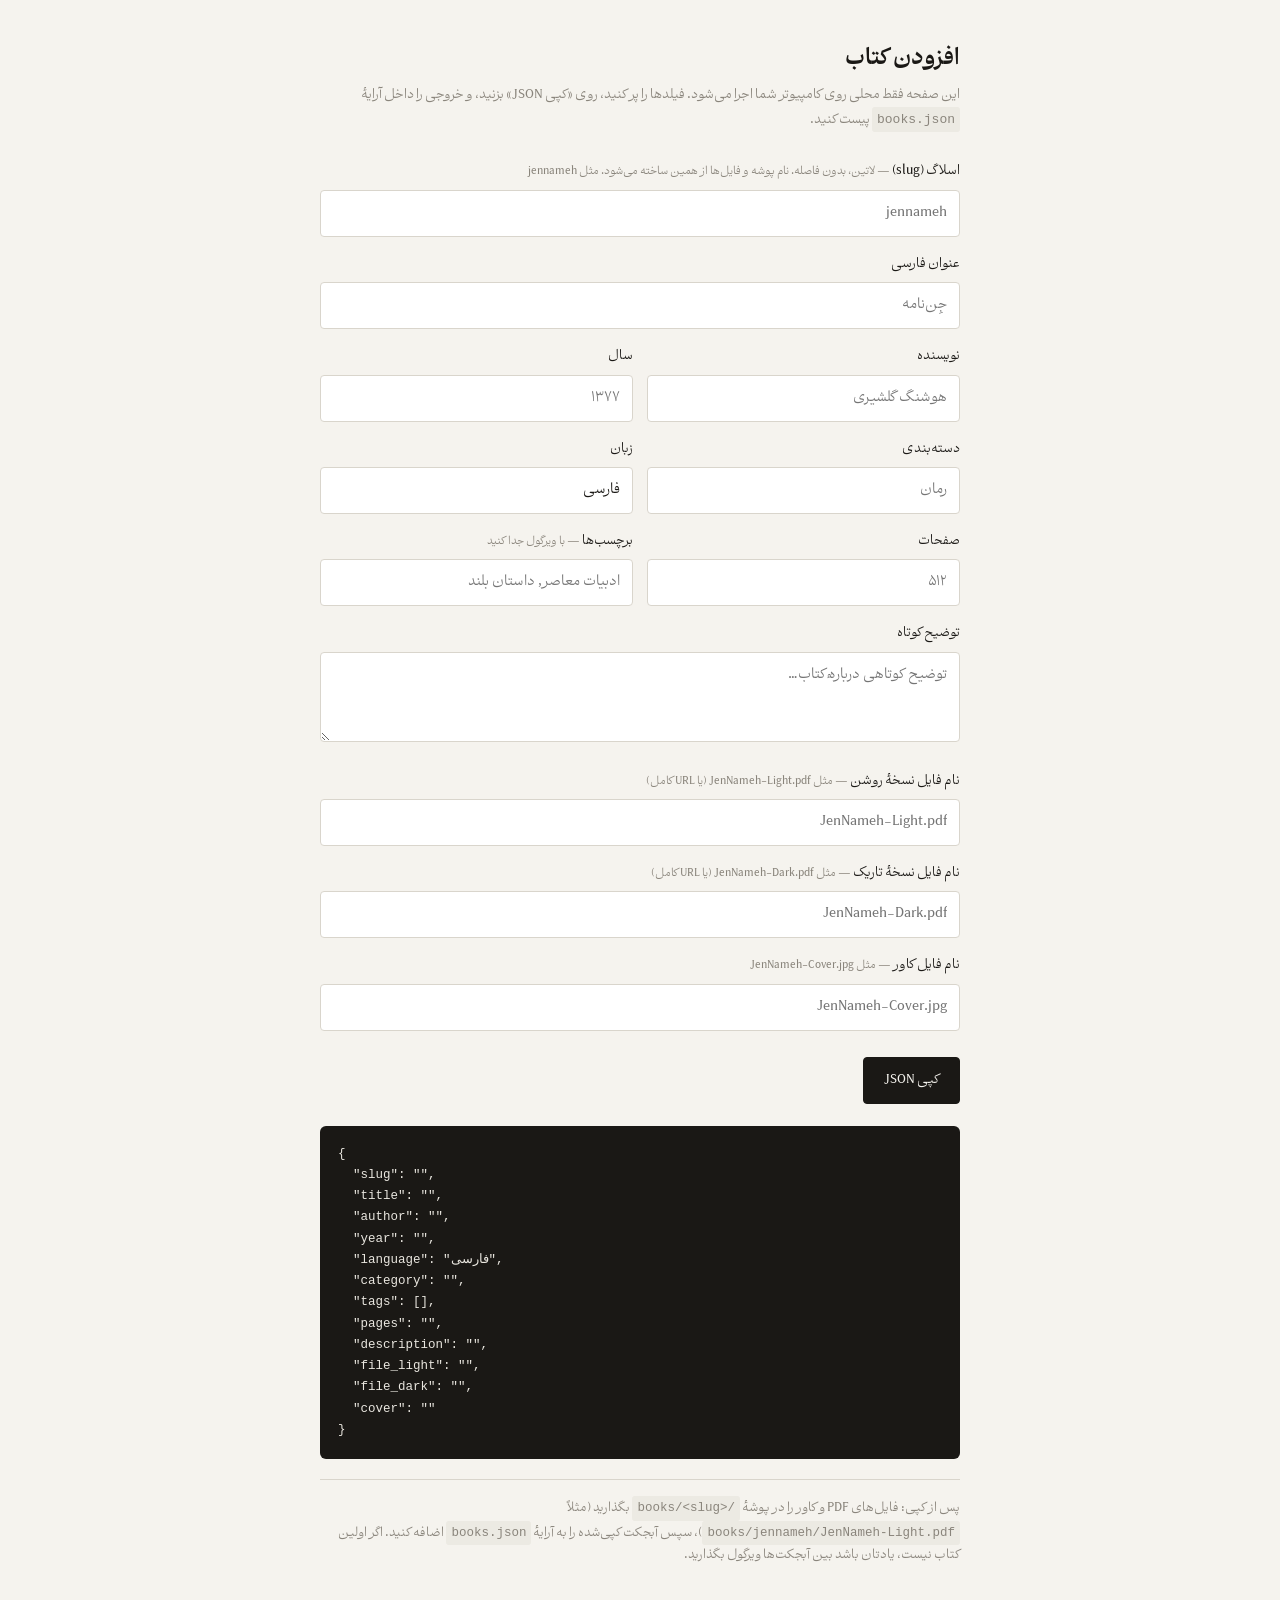
==== admin.html @ 257315f6 "Add static Persian PDF book library site - index.html gallery reading books.json, dynamic cards (2:3" ====
<!DOCTYPE html>
<html lang="fa" dir="rtl">
<head>
  <meta charset="UTF-8" />
  <meta name="viewport" content="width=device-width, initial-scale=1.0" />
  <title>مَتن — افزودن کتاب (محلی)</title>
  <style>
    @font-face {
      font-family: "Abar";
      src: url("fonts/AbarMid-Regular.woff") format("woff");
      font-weight: 400; font-display: swap;
    }
    @font-face {
      font-family: "Abar";
      src: url("fonts/AbarMid-Bold.woff") format("woff");
      font-weight: 700; font-display: swap;
    }
    * { box-sizing: border-box; }
    body {
      font-family: "Abar", system-ui, sans-serif;
      background: #f5f3ee; color: #1a1815;
      margin: 0; padding: 40px 20px; line-height: 1.8;
    }
    .wrap { max-width: 640px; margin: 0 auto; }
    h1 { font-weight: 700; font-size: 22px; margin: 0 0 4px; }
    .sub { color: #8a857c; font-size: 13px; margin: 0 0 28px; }
    label { display: block; font-size: 13px; margin: 16px 0 6px; }
    label .hint { color: #8a857c; font-size: 11px; }
    input, textarea {
      width: 100%; font-family: inherit; font-size: 14px;
      padding: 10px 12px; border: 1px solid #d9d5cc; background: #fff;
      color: #1a1815; border-radius: 4px;
    }
    input:focus, textarea:focus { outline: none; border-color: #1a1815; }
    textarea { resize: vertical; min-height: 90px; }
    .row { display: grid; grid-template-columns: 1fr 1fr; gap: 14px; }
    .actions { display: flex; gap: 12px; margin-top: 26px; flex-wrap: wrap; }
    button {
      font-family: inherit; font-size: 13px; padding: 11px 20px;
      border: 1px solid #1a1815; cursor: pointer; border-radius: 4px;
      transition: opacity .2s;
    }
    button:hover { opacity: .82; }
    .primary { background: #1a1815; color: #f5f3ee; }
    .ghost { background: transparent; color: #1a1815; }
    pre {
      margin-top: 22px; background: #1a1815; color: #e9e6df;
      padding: 18px; border-radius: 6px; overflow: auto;
      font-size: 12.5px; line-height: 1.7; direction: ltr; text-align: left;
      white-space: pre-wrap; word-break: break-word;
    }
    .copied { color: #2e7d32; font-size: 12px; margin-inline-start: 8px; }
    .ltr { direction: ltr; }
    .note {
      margin-top: 20px; font-size: 12.5px; color: #8a857c;
      border-top: 1px solid #d9d5cc; padding-top: 16px;
    }
    code { background: #eceae3; padding: 1px 5px; border-radius: 3px; direction: ltr; display: inline-block; }
  </style>
</head>
<body>
  <div class="wrap">
    <h1>افزودن کتاب</h1>
    <p class="sub">این صفحه فقط محلی روی کامپیوتر شما اجرا می‌شود. فیلدها را پر کنید، روی «کپی JSON» بزنید، و خروجی را داخل آرایه‌ٔ <code>books.json</code> پیست کنید.</p>

    <form id="f" autocomplete="off">
      <label>اسلاگ (slug) <span class="hint">— لاتین، بدون فاصله. نام پوشه و فایل‌ها از همین ساخته می‌شود. مثل <span class="ltr">jennameh</span></span></label>
      <input name="slug" placeholder="jennameh" />

      <label>عنوان فارسی</label>
      <input name="title" placeholder="جِن‌نامه" />

      <div class="row">
        <div>
          <label>نویسنده</label>
          <input name="author" placeholder="هوشنگ گلشیری" />
        </div>
        <div>
          <label>سال</label>
          <input name="year" placeholder="۱۳۷۷" />
        </div>
      </div>

      <div class="row">
        <div>
          <label>دسته‌بندی</label>
          <input name="category" placeholder="رمان" />
        </div>
        <div>
          <label>زبان</label>
          <input name="language" placeholder="فارسی" value="فارسی" />
        </div>
      </div>

      <div class="row">
        <div>
          <label>صفحات</label>
          <input name="pages" placeholder="۵۱۲" />
        </div>
        <div>
          <label>برچسب‌ها <span class="hint">— با ویرگول جدا کنید</span></label>
          <input name="tags" placeholder="ادبیات معاصر, داستان بلند" />
        </div>
      </div>

      <label>توضیح کوتاه</label>
      <textarea name="description" placeholder="توضیح کوتاهی درباره‌ٔ کتاب…"></textarea>

      <label>نام فایل نسخه‌ٔ روشن <span class="hint">— مثل <span class="ltr">JenNameh-Light.pdf</span> (یا URL کامل)</span></label>
      <input name="file_light" placeholder="JenNameh-Light.pdf" />

      <label>نام فایل نسخه‌ٔ تاریک <span class="hint">— مثل <span class="ltr">JenNameh-Dark.pdf</span> (یا URL کامل)</span></label>
      <input name="file_dark" placeholder="JenNameh-Dark.pdf" />

      <label>نام فایل کاور <span class="hint">— مثل <span class="ltr">JenNameh-Cover.jpg</span></span></label>
      <input name="cover" placeholder="JenNameh-Cover.jpg" />

      <div class="actions">
        <button type="button" class="primary" id="copy">کپی JSON</button>
        <span id="copied" class="copied" style="display:none">کپی شد ✓</span>
      </div>
    </form>

    <pre id="out"></pre>

    <div class="note">
      پس از کپی: فایل‌های PDF و کاور را در پوشه‌ٔ <code>books/&lt;slug&gt;/</code> بگذارید
      (مثلاً <code>books/jennameh/JenNameh-Light.pdf</code>)، سپس آبجکت کپی‌شده را به آرایه‌ٔ
      <code>books.json</code> اضافه کنید. اگر اولین کتاب نیست، یادتان باشد بین آبجکت‌ها ویرگول بگذارید.
    </div>
  </div>

  <script>
    const form = document.getElementById("f");

    function buildObject() {
      const d = Object.fromEntries(new FormData(form).entries());
      const tags = (d.tags || "")
        .split(",")
        .map((t) => t.trim())
        .filter(Boolean);
      return {
        slug: (d.slug || "").trim(),
        title: (d.title || "").trim(),
        author: (d.author || "").trim(),
        year: (d.year || "").trim(),
        language: (d.language || "").trim(),
        category: (d.category || "").trim(),
        tags: tags,
        pages: (d.pages || "").trim(),
        description: (d.description || "").trim(),
        file_light: (d.file_light || "").trim(),
        file_dark: (d.file_dark || "").trim(),
        cover: (d.cover || "").trim(),
      };
    }

    function render() {
      document.getElementById("out").textContent = JSON.stringify(buildObject(), null, 2);
    }

    form.addEventListener("input", render);
    render();

    document.getElementById("copy").addEventListener("click", async () => {
      const text = JSON.stringify(buildObject(), null, 2);
      try {
        await navigator.clipboard.writeText(text);
      } catch (e) {
        // fallback for file:// where clipboard API may be blocked
        const ta = document.createElement("textarea");
        ta.value = text;
        document.body.appendChild(ta);
        ta.select();
        document.execCommand("copy");
        ta.remove();
      }
      const c = document.getElementById("copied");
      c.style.display = "inline";
      setTimeout(() => (c.style.display = "none"), 1800);
    });
  </script>
</body>
</html>
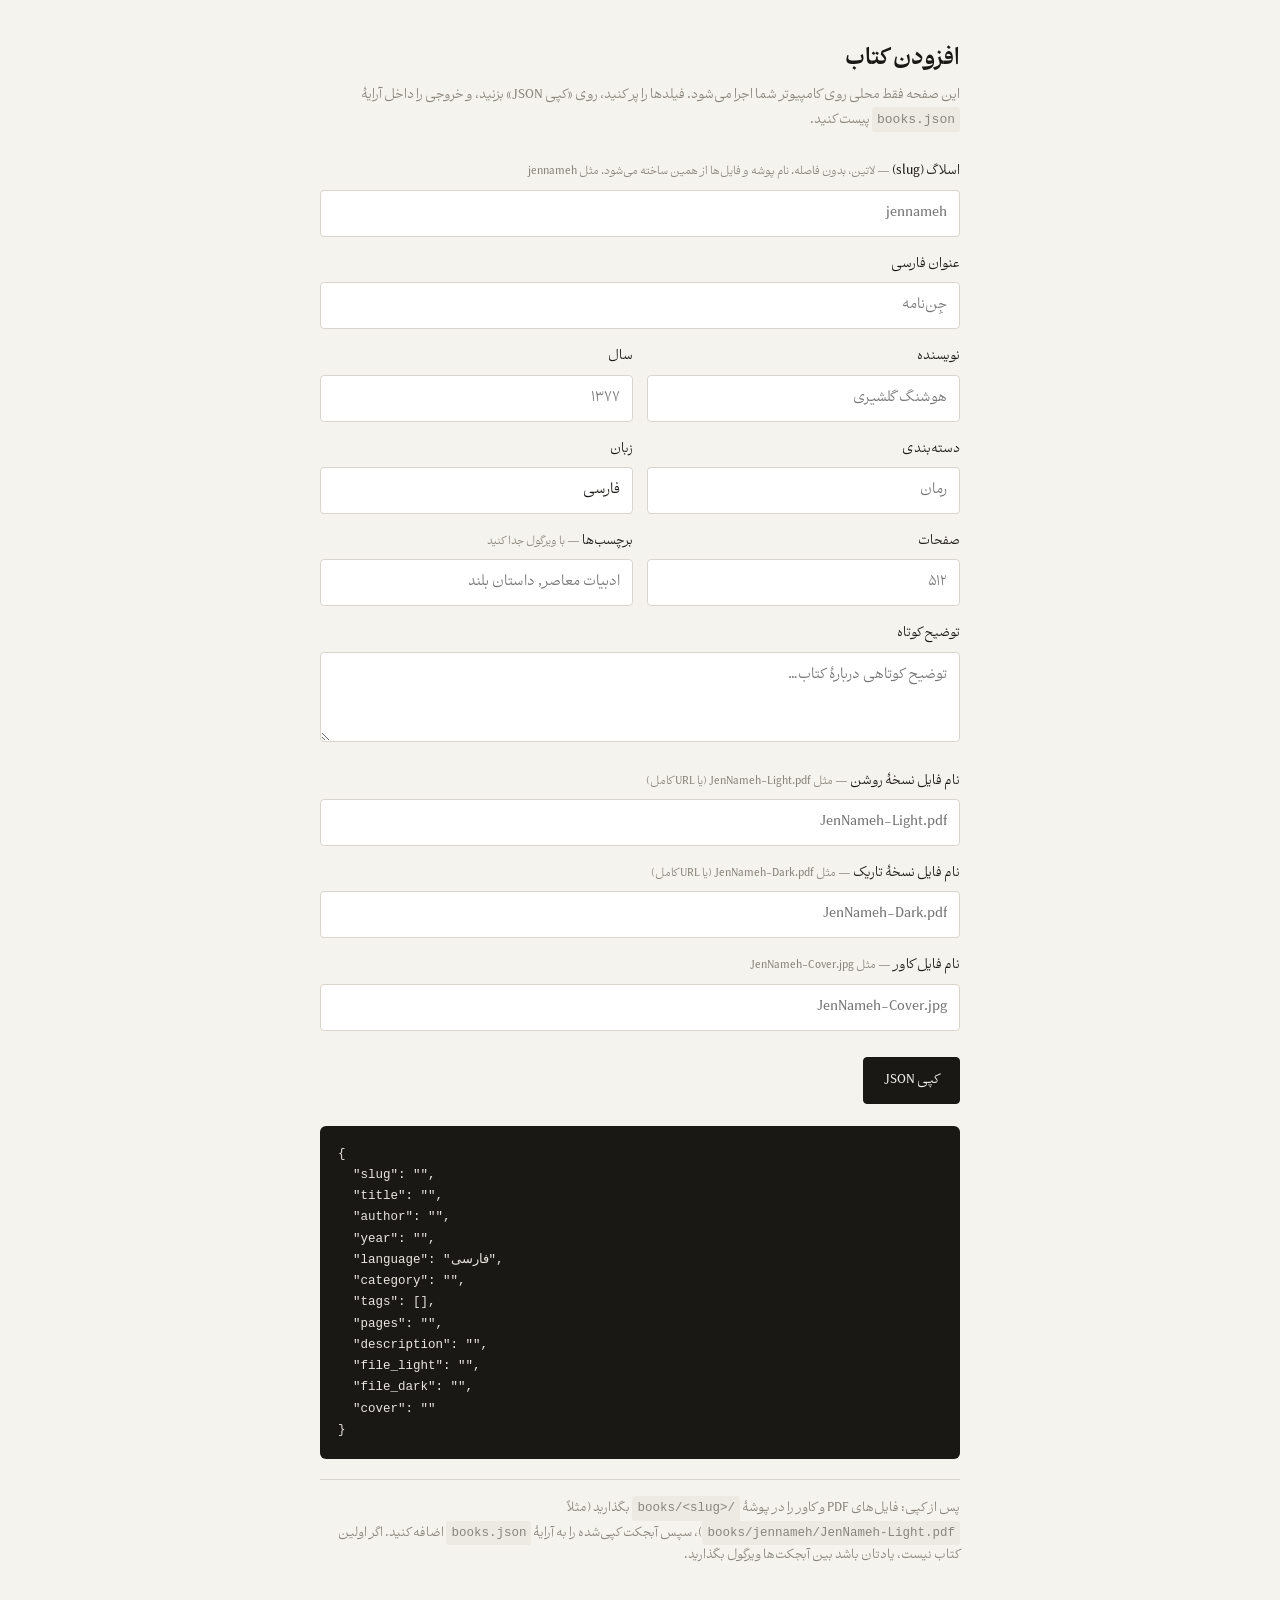
==== commit 37a35f26: "Fix hamza-ezafe rendering; grow sample catalog to 10 books - Remove the stray ZWNJ between heh and t" ====
--- a/admin.html
+++ b/admin.html
@@ -61,7 +61,7 @@
 <body>
   <div class="wrap">
     <h1>افزودن کتاب</h1>
-    <p class="sub">این صفحه فقط محلی روی کامپیوتر شما اجرا می‌شود. فیلدها را پر کنید، روی «کپی JSON» بزنید، و خروجی را داخل آرایه‌ٔ <code>books.json</code> پیست کنید.</p>
+    <p class="sub">این صفحه فقط محلی روی کامپیوتر شما اجرا می‌شود. فیلدها را پر کنید، روی «کپی JSON» بزنید، و خروجی را داخل آرایهٔ <code>books.json</code> پیست کنید.</p>
 
     <form id="f" autocomplete="off">
       <label>اسلاگ (slug) <span class="hint">— لاتین، بدون فاصله. نام پوشه و فایل‌ها از همین ساخته می‌شود. مثل <span class="ltr">jennameh</span></span></label>
@@ -104,12 +104,12 @@
       </div>
 
       <label>توضیح کوتاه</label>
-      <textarea name="description" placeholder="توضیح کوتاهی درباره‌ٔ کتاب…"></textarea>
+      <textarea name="description" placeholder="توضیح کوتاهی دربارهٔ کتاب…"></textarea>
 
-      <label>نام فایل نسخه‌ٔ روشن <span class="hint">— مثل <span class="ltr">JenNameh-Light.pdf</span> (یا URL کامل)</span></label>
+      <label>نام فایل نسخهٔ روشن <span class="hint">— مثل <span class="ltr">JenNameh-Light.pdf</span> (یا URL کامل)</span></label>
       <input name="file_light" placeholder="JenNameh-Light.pdf" />
 
-      <label>نام فایل نسخه‌ٔ تاریک <span class="hint">— مثل <span class="ltr">JenNameh-Dark.pdf</span> (یا URL کامل)</span></label>
+      <label>نام فایل نسخهٔ تاریک <span class="hint">— مثل <span class="ltr">JenNameh-Dark.pdf</span> (یا URL کامل)</span></label>
       <input name="file_dark" placeholder="JenNameh-Dark.pdf" />
 
       <label>نام فایل کاور <span class="hint">— مثل <span class="ltr">JenNameh-Cover.jpg</span></span></label>
@@ -124,8 +124,8 @@
     <pre id="out"></pre>
 
     <div class="note">
-      پس از کپی: فایل‌های PDF و کاور را در پوشه‌ٔ <code>books/&lt;slug&gt;/</code> بگذارید
-      (مثلاً <code>books/jennameh/JenNameh-Light.pdf</code>)، سپس آبجکت کپی‌شده را به آرایه‌ٔ
+      پس از کپی: فایل‌های PDF و کاور را در پوشهٔ <code>books/&lt;slug&gt;/</code> بگذارید
+      (مثلاً <code>books/jennameh/JenNameh-Light.pdf</code>)، سپس آبجکت کپی‌شده را به آرایهٔ
       <code>books.json</code> اضافه کنید. اگر اولین کتاب نیست، یادتان باشد بین آبجکت‌ها ویرگول بگذارید.
     </div>
   </div>
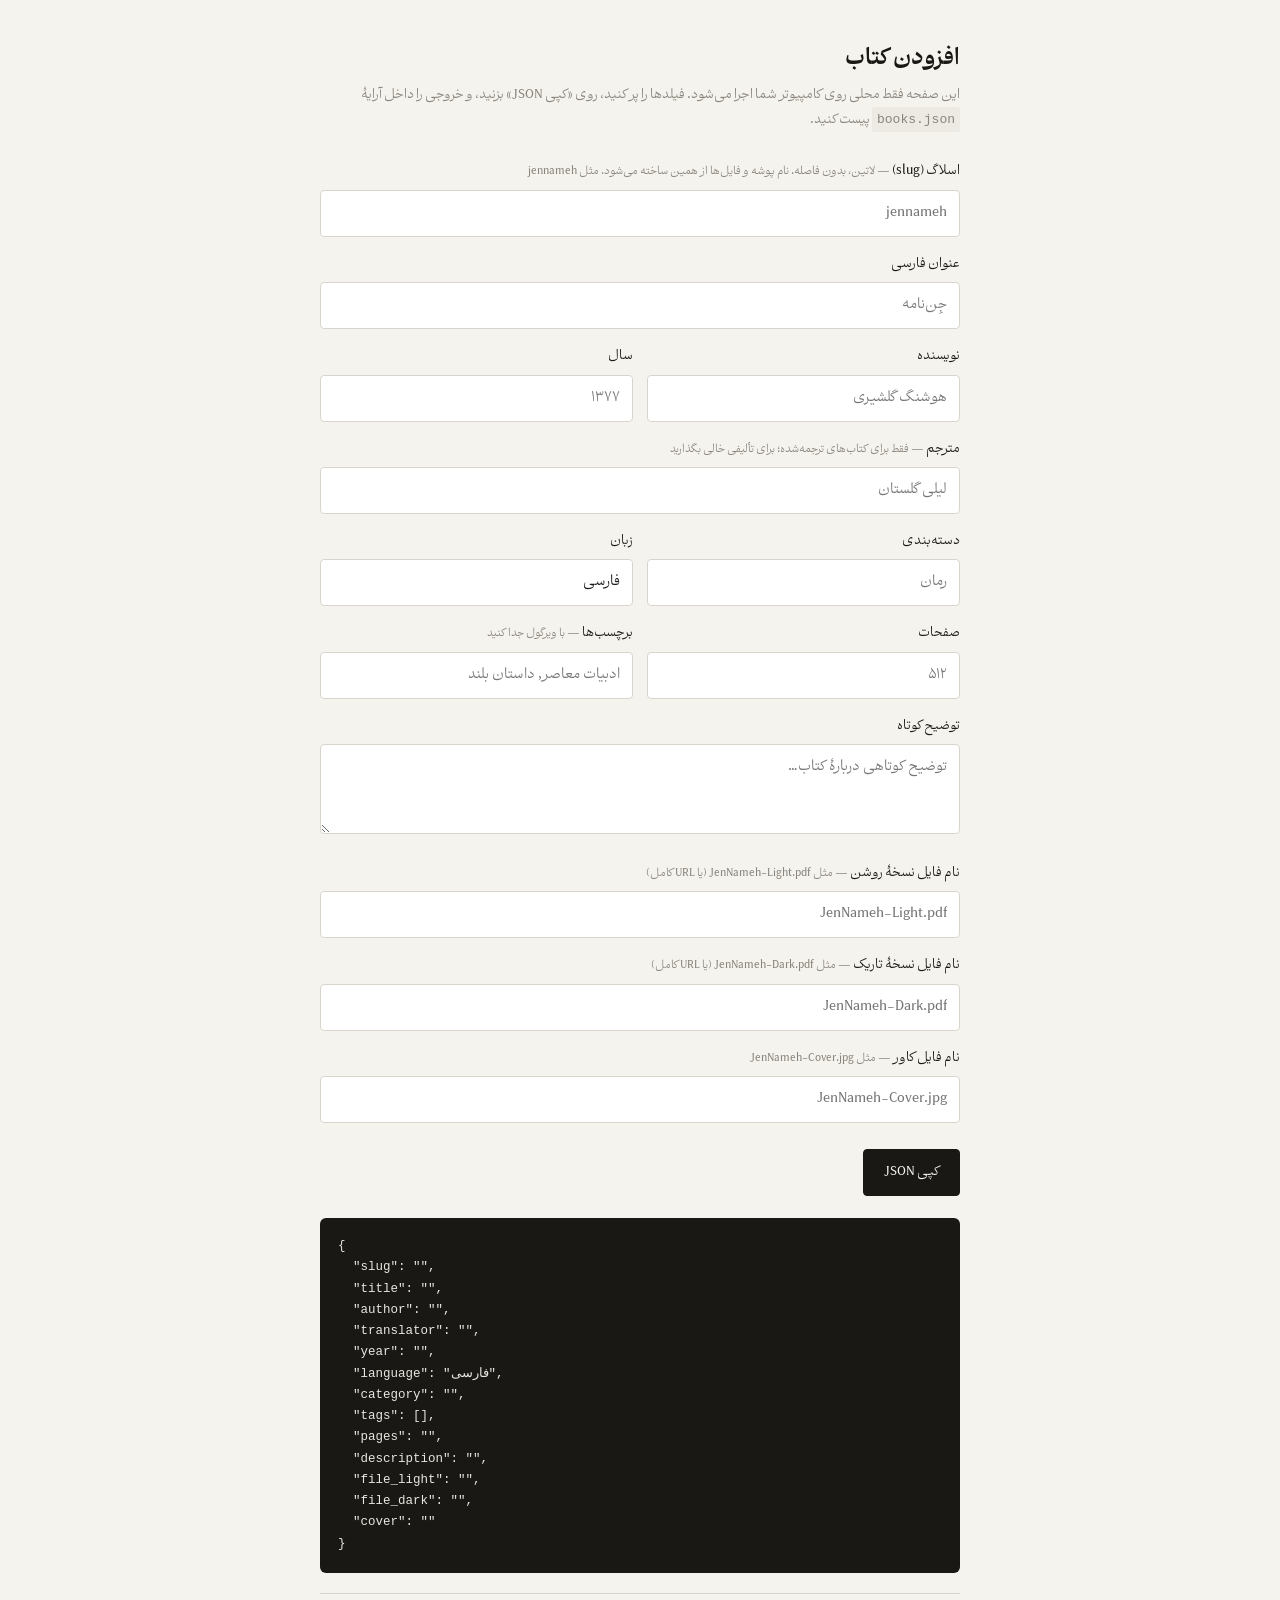
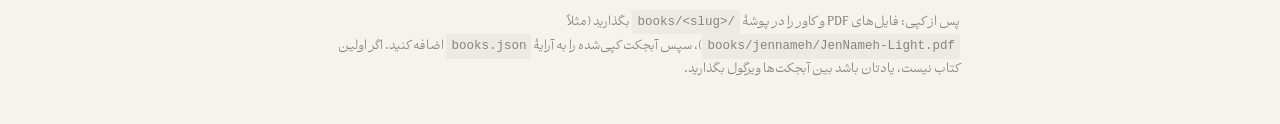
==== commit 6d07cdf7: "Add optional translator field for translated books - build_books.py: read 'translator' from info.txt" ====
--- a/admin.html
+++ b/admin.html
@@ -81,6 +81,9 @@
         </div>
       </div>
 
+      <label>مترجم <span class="hint">— فقط برای کتاب‌های ترجمه‌شده؛ برای تألیفی خالی بگذارید</span></label>
+      <input name="translator" placeholder="لیلی گلستان" />
+
       <div class="row">
         <div>
           <label>دسته‌بندی</label>
@@ -143,6 +146,7 @@
         slug: (d.slug || "").trim(),
         title: (d.title || "").trim(),
         author: (d.author || "").trim(),
+        translator: (d.translator || "").trim(),
         year: (d.year || "").trim(),
         language: (d.language || "").trim(),
         category: (d.category || "").trim(),
